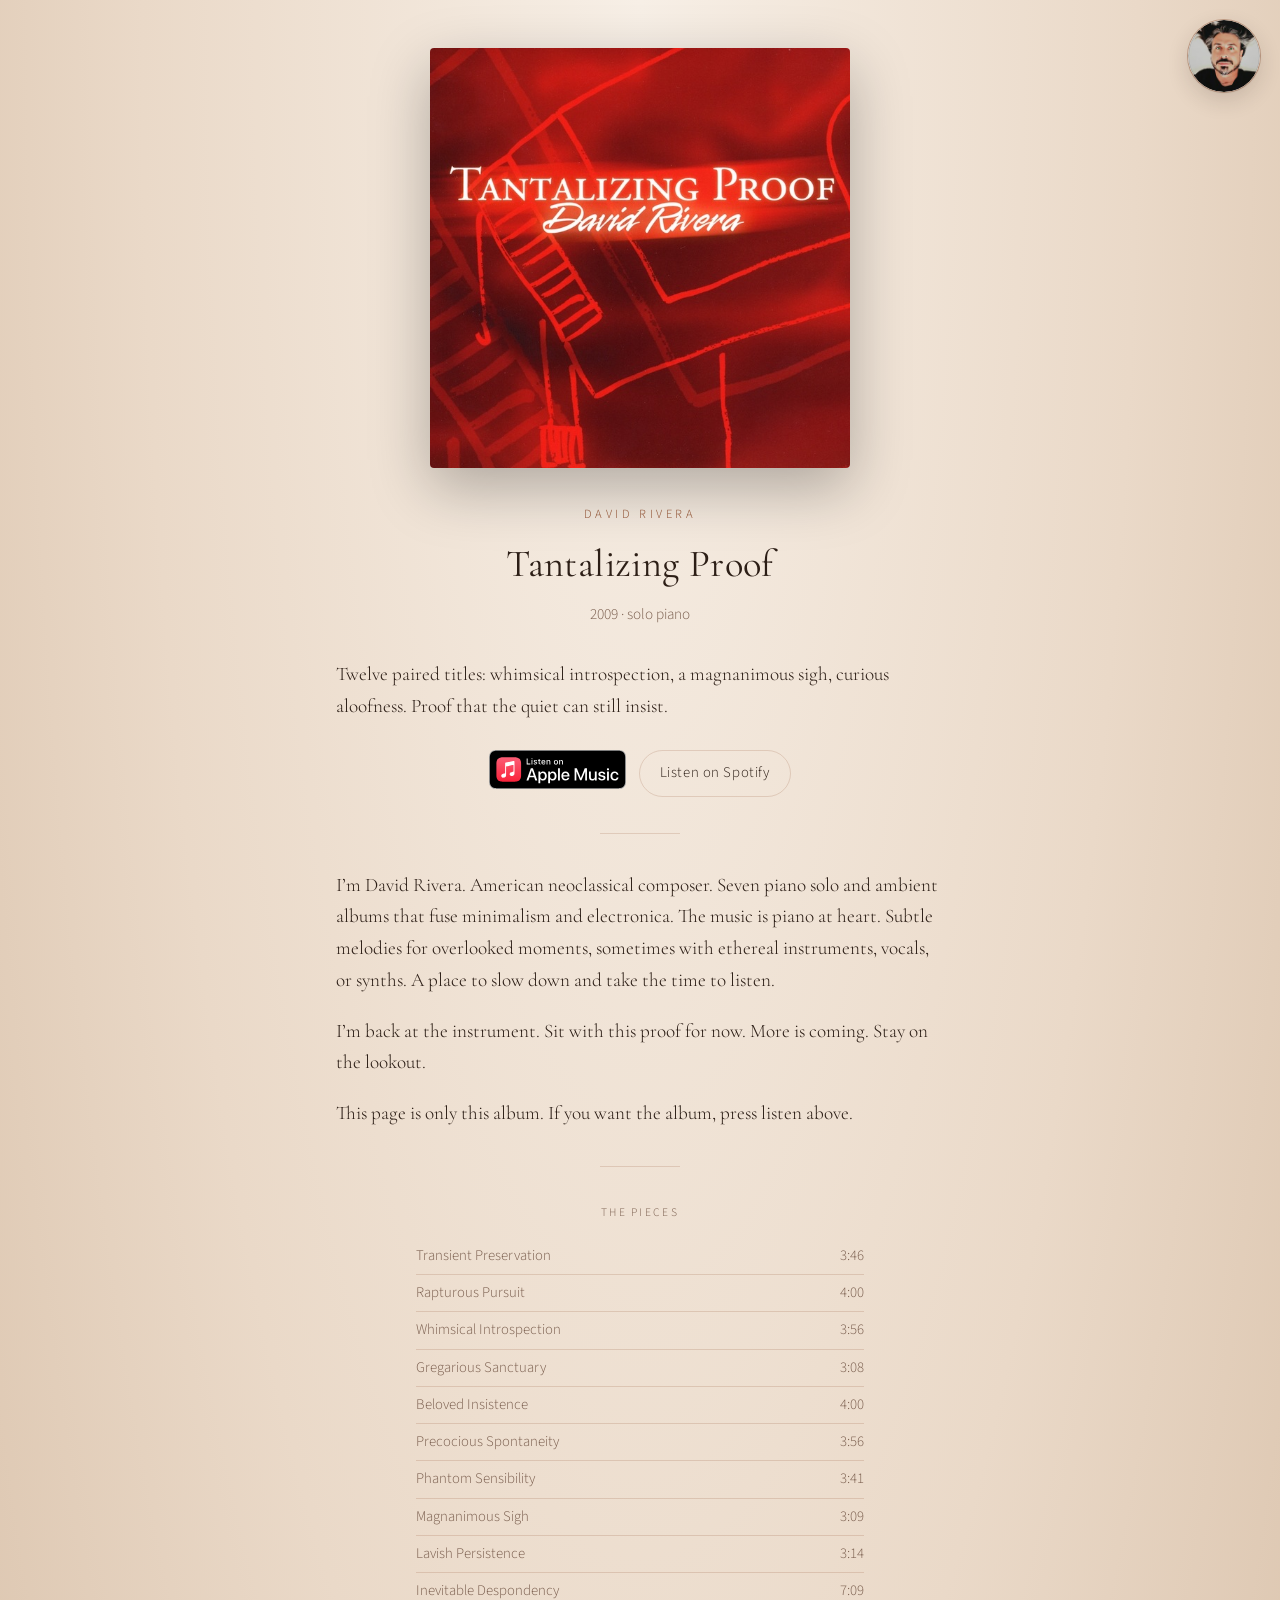
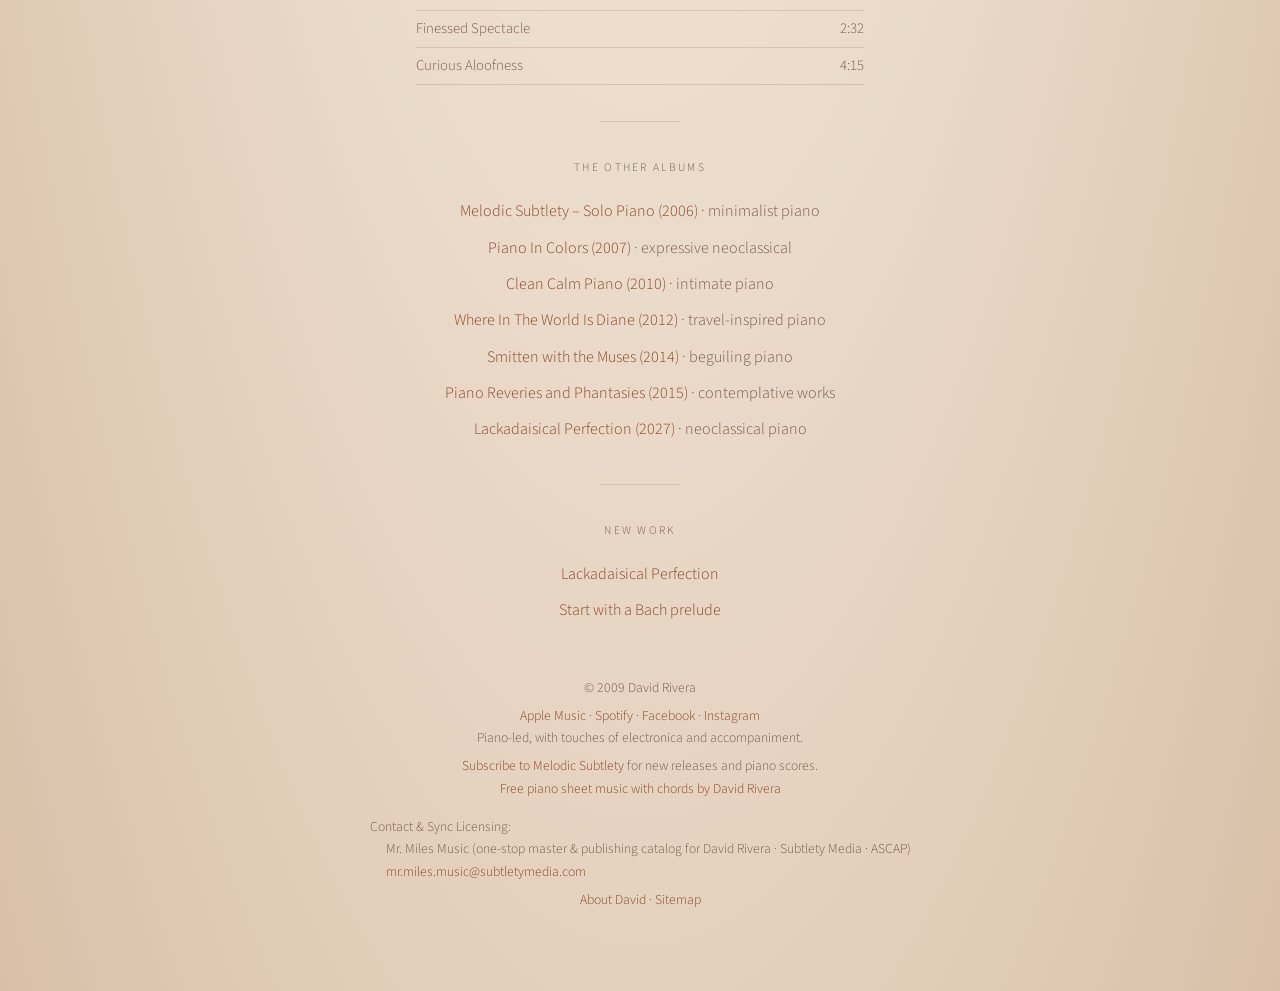
==== index.html @ 2a8b85ec "Site icon: red piano (Faithful) favicon set" ====
<!DOCTYPE html>
<html lang="en">
<head>
<meta charset="utf-8">
<link rel="sitemap" type="application/xml" title="Sitemap" href="/sitemap.xml">
<meta name="google-site-verification" content="h9k-eYtfIqidjJ-wkfMcG42AQ7Kf018tyevWFgK1uyc">
<meta name="viewport" content="width=device-width, initial-scale=1">
<link rel="icon" href="/favicon.ico" sizes="any">
<link rel="icon" href="/favicon.svg" type="image/svg+xml">
<link rel="icon" type="image/png" sizes="32x32" href="/favicon-32.png">
<link rel="apple-touch-icon" href="/apple-touch-icon.png">
<title>Piano Pieces for a Long Drive | Tantalizing Proof</title>
<meta name="description" content="Piano pieces for a long drive, walking the dog, cooking, or late-night writing. Twelve solo pieces, including Rapturous Pursuit and Curious Aloofness. Stream the album.">
<link rel="canonical" href="https://tantalizingproof.com/">
<meta property="og:type" content="music.album">
<meta property="og:site_name" content="David Rivera">
<meta property="og:title" content="Piano Pieces for a Long Drive | Tantalizing Proof">
<meta property="og:description" content="Piano pieces for a long drive, walking the dog, cooking, or late-night writing. Twelve solo pieces. Stream the album.">
<meta property="og:url" content="https://tantalizingproof.com/">
<meta property="og:image" content="https://tantalizingproof.com/assets/tantalizing-proof-cover.jpg">
<meta property="og:image:width" content="600">
<meta property="og:image:height" content="600">
<meta property="og:image:alt" content="Cover of Tantalizing Proof by David Rivera: a piano drawn in red light">
<meta property="music:musician" content="https://open.spotify.com/artist/5qoC4NXvjfV3cylbXALzV3">
<meta name="twitter:card" content="summary_large_image">
<meta name="twitter:title" content="Piano Pieces for a Long Drive | Tantalizing Proof">
<meta name="twitter:description" content="Piano pieces for a long drive, walking the dog, cooking, or late-night writing. Twelve solo pieces. Stream the album.">
<meta name="twitter:image" content="https://tantalizingproof.com/assets/tantalizing-proof-cover.jpg">
<meta name="twitter:image:alt" content="Cover of Tantalizing Proof by David Rivera: a piano drawn in red light">
<script type="application/ld+json">
{
  "@context": "https://schema.org",
  "@graph": [
    {
      "@type": "Person",
      "@id": "https://lackadaisicalperfection.com/about/#david-rivera",
      "name": "David Rivera",
      "jobTitle": "American composer",
      "description": "David Rivera is an American composer of piano-led instrumental music. He plays and samples every instrument on his recordings himself. He is a member of ASCAP.",
      "url": "https://lackadaisicalperfection.com/about/",
      "nationality": {
        "@type": "Country",
        "name": "United States"
      },
      "memberOf": {
        "@type": "Organization",
        "name": "ASCAP",
        "url": "https://www.ascap.com/"
      },
      "affiliation": {
        "@id": "https://lackadaisicalperfection.com/about/#subtlety-media"
      },
      "sameAs": [
        "https://open.spotify.com/artist/5qoC4NXvjfV3cylbXALzV3",
        "https://music.apple.com/us/artist/david-rivera/1325691064",
        "https://x.com/melodicsubtlety",
        "https://www.facebook.com/pianoincolors",
        "https://www.instagram.com/pianodavid1492/",
        "https://www.pandora.com/artist/david-rivera/ARXtg47gfjlv3nJ",
        "https://www.youtube.com/channel/UCDqZ1e9Ur4PHynEylN_mJDg"
      ]
    },
    {
      "@type": "Organization",
      "@id": "https://lackadaisicalperfection.com/about/#subtlety-media",
      "name": "Subtlety Media, LLC",
      "url": "https://lackadaisicalperfection.com/about/"
    },
    {
      "@type": "MusicAlbum",
      "name": "Tantalizing Proof",
      "url": "https://tantalizingproof.com/",
      "image": "https://tantalizingproof.com/assets/tantalizing-proof-cover.jpg",
      "byArtist": {
        "@id": "https://lackadaisicalperfection.com/about/#david-rivera"
      },
      "datePublished": "2009",
      "numTracks": 12,
      "genre": [
        "Solo piano",
        "Neoclassical"
      ],
      "sameAs": [
        "https://music.apple.com/us/album/tantalizing-proof/312989854",
        "https://open.spotify.com/album/173uC2kSkK7W2FkgS00CmB"
      ],
      "description": "Twelve paired titles: whimsical introspection, a magnanimous sigh, curious aloofness. Proof that the quiet can still insist.",
      "recordLabel": {
        "@id": "https://lackadaisicalperfection.com/about/#subtlety-media"
      },
      "track": [
        {
          "@type": "MusicRecording",
          "position": 1,
          "name": "Transient Preservation",
          "duration": "PT3M46S"
        },
        {
          "@type": "MusicRecording",
          "position": 2,
          "name": "Rapturous Pursuit",
          "duration": "PT4M0S"
        },
        {
          "@type": "MusicRecording",
          "position": 3,
          "name": "Whimsical Introspection",
          "duration": "PT3M56S"
        },
        {
          "@type": "MusicRecording",
          "position": 4,
          "name": "Gregarious Sanctuary",
          "duration": "PT3M8S"
        },
        {
          "@type": "MusicRecording",
          "position": 5,
          "name": "Beloved Insistence",
          "duration": "PT4M0S"
        },
        {
          "@type": "MusicRecording",
          "position": 6,
          "name": "Precocious Spontaneity",
          "duration": "PT3M56S"
        },
        {
          "@type": "MusicRecording",
          "position": 7,
          "name": "Phantom Sensibility",
          "duration": "PT3M41S"
        },
        {
          "@type": "MusicRecording",
          "position": 8,
          "name": "Magnanimous Sigh",
          "duration": "PT3M9S"
        },
        {
          "@type": "MusicRecording",
          "position": 9,
          "name": "Lavish Persistence",
          "duration": "PT3M14S"
        },
        {
          "@type": "MusicRecording",
          "position": 10,
          "name": "Inevitable Despondency",
          "duration": "PT7M9S"
        },
        {
          "@type": "MusicRecording",
          "position": 11,
          "name": "Finessed Spectacle",
          "duration": "PT2M32S"
        },
        {
          "@type": "MusicRecording",
          "position": 12,
          "name": "Curious Aloofness",
          "duration": "PT4M15S"
        }
      ],
      "publisher": {
        "@id": "https://lackadaisicalperfection.com/about/#subtlety-media"
      }
    }
  ]
}
</script>
<link rel="preconnect" href="https://fonts.googleapis.com">
<link rel="preconnect" href="https://fonts.gstatic.com" crossorigin>
<link href="https://fonts.googleapis.com/css2?family=Cormorant+Garamond:ital,wght@0,400;0,500;1,400&family=Source+Sans+3:wght@300;400;500&display=swap" rel="stylesheet">
<style>
  :root {
    --bg1: #f7efe6;
    --bg2: #ead9c8;
    --bg3: #d8c0a8;
    --ink: #2c1e16;
    --mute: #7a5e4e;
    --glow: #8b4a2a;
    --line: rgba(139,74,42,0.18);
  }
  * { box-sizing: border-box; }
  html, body { margin: 0; padding: 0; }
  body {
    background: radial-gradient(ellipse at 50% 0%, var(--bg1) 0%, var(--bg2) 55%, var(--bg3) 100%);
    color: var(--ink);
    font-family: "Source Sans 3", sans-serif;
    font-weight: 300;
    line-height: 1.65;
    min-height: 100vh;
  }
  main { max-width: 720px; margin: 0 auto; padding: 48px 24px 80px; }
  .cover {
    display: block; width: min(420px, 100%); margin: 0 auto 36px;
    border-radius: 4px; box-shadow: 0 20px 60px rgba(0,0,0,0.28);
  }
  h1 {
    font-family: "Cormorant Garamond", serif; font-weight: 400;
    font-size: clamp(1.8rem, 4vw, 2.4rem); text-align: center;
    margin: 0 0 6px; letter-spacing: 0.01em;
  }
  .byline {
    text-align: center; letter-spacing: 0.28em; text-transform: uppercase;
    font-size: 0.78rem; color: var(--glow); margin: 0 0 8px;
  }
  .year { text-align: center; color: var(--mute); font-size: 0.95rem; margin: 0 0 32px; }
  .album-note, .from-david {
    font-family: "Cormorant Garamond", serif; font-size: 1.2rem;
    max-width: 38rem; margin: 0 auto 28px;
  }
  .from-david p { margin: 0 0 1em; }
  .from-david p:last-child { margin-bottom: 0; }
  .rule { border: 0; border-top: 1px solid var(--line); width: 80px; margin: 36px auto; }
  .actions { display: flex; flex-wrap: wrap; gap: 12px; justify-content: center; margin: 8px 0 36px; }
  .apple-badge { display: inline-block; line-height: 0; }
  .apple-badge img { height: 40px; width: auto; vertical-align: middle; }
  .btn {
    display: inline-block; padding: 10px 20px; border: 1px solid var(--line);
    border-radius: 999px; color: var(--ink); text-decoration: none;
    letter-spacing: 0.04em; font-size: 0.92rem;
  }
  .btn:hover { border-color: var(--glow); }
  .tracks {
    list-style: none; padding: 0; margin: 0 auto; max-width: 28rem;
    color: var(--mute); font-size: 0.92rem;
  }
  .tracks li {
    display: flex; justify-content: space-between; gap: 16px;
    padding: 6px 0; border-bottom: 1px solid var(--line);
  }
  .label {
    text-align: center; letter-spacing: 0.2em; text-transform: uppercase;
    font-size: 0.72rem; color: var(--mute); margin: 0 0 16px;
  }
  footer { text-align: center; color: var(--mute); font-size: 0.85rem; margin-top: 48px; }
  footer p { margin: 0; }
  footer a { color: var(--glow); text-decoration: none; }
  .footer-stores,
  .footer-subscribe { margin-top: 0.35rem; }
  .footer-contact {
    display: inline-block;
    text-align: left;
    margin-top: 1rem;
  }
  .footer-contact p { margin: 0; }
  .footer-contact-line { padding-left: 1rem; }
  .catalog { list-style: none; padding: 0; margin: 0 auto 8px; max-width: 28rem; text-align: center; }
  .catalog li { padding: 5px 0; }
  .catalog a { color: var(--glow); text-decoration: none; }
  .catalog a:hover { text-decoration: underline; }
  .catalog .desc { color: var(--mute); }
  .new-work a { color: var(--glow); text-decoration: none; }
  .new-work a:hover { text-decoration: underline; }
</style>
<link rel="stylesheet" href="/assets/site-nav.css">
<script src="/assets/site-nav.js" defer></script>
</head>
<body>
<a class="skip-link" href="#content">Skip to content</a>
<main id="content">
  <img class="cover" src="assets/tantalizing-proof-cover.jpg" alt="Cover of Tantalizing Proof by David Rivera: a piano drawn in red light">
  <p class="byline">David Rivera</p>
  <h1>Tantalizing Proof</h1>
  <p class="year">2009 · solo piano</p>
  <p class="album-note">Twelve paired titles: whimsical introspection, a magnanimous sigh, curious aloofness. Proof that the quiet can still insist.</p>
  <div class="actions">
    <a class="apple-badge" href="https://music.apple.com/us/album/tantalizing-proof/312989854?ls=1" target="_blank" rel="noopener"><img src="listen-on-apple-music.svg" alt="Listen on Apple Music" height="40"></a>
    <a class="btn" href="https://open.spotify.com/album/173uC2kSkK7W2FkgS00CmB" target="_blank" rel="noopener">Listen on Spotify</a>
  </div>
  <hr class="rule">
  <div class="from-david">
    <p>I’m David Rivera. American neoclassical composer. Seven piano solo and ambient albums that fuse minimalism and electronica. The music is piano at heart. Subtle melodies for overlooked moments, sometimes with ethereal instruments, vocals, or synths. A place to slow down and take the time to listen.</p>
    <p>I’m back at the instrument. Sit with this proof for now. More is coming. Stay on the lookout.</p>
    <p>This page is only this album. If you want the album, press listen above.</p>
  </div>
  <hr class="rule">

  <p class="label">The pieces</p>
  <ol class="tracks">
    <li><span>Transient Preservation</span><span>3:46</span></li>
    <li><span>Rapturous Pursuit</span><span>4:00</span></li>
    <li><span>Whimsical Introspection</span><span>3:56</span></li>
    <li><span>Gregarious Sanctuary</span><span>3:08</span></li>
    <li><span>Beloved Insistence</span><span>4:00</span></li>
    <li><span>Precocious Spontaneity</span><span>3:56</span></li>
    <li><span>Phantom Sensibility</span><span>3:41</span></li>
    <li><span>Magnanimous Sigh</span><span>3:09</span></li>
    <li><span>Lavish Persistence</span><span>3:14</span></li>
    <li><span>Inevitable Despondency</span><span>7:09</span></li>
    <li><span>Finessed Spectacle</span><span>2:32</span></li>
    <li><span>Curious Aloofness</span><span>4:15</span></li>
  </ol>
  <hr class="rule">
  <p class="label">The other albums</p>
  <ul class="catalog">
    <li><a href="https://melodicsubtlety.com/">Melodic Subtlety – Solo Piano (2006)</a><span class="desc"> · minimalist piano</span></li>
    <li><a href="https://pianoincolors.com/">Piano In Colors (2007)</a><span class="desc"> · expressive neoclassical</span></li>
    <li><a href="https://cleancalmpiano.com/">Clean Calm Piano (2010)</a><span class="desc"> · intimate piano</span></li>
    <li><a href="https://whereintheworldisdiane.com/">Where In The World Is Diane (2012)</a><span class="desc"> · travel-inspired piano</span></li>
    <li><a href="https://smittenwiththemuses.com/">Smitten with the Muses (2014)</a><span class="desc"> · beguiling piano</span></li>
    <li><a href="https://pianoreveries.com/">Piano Reveries and Phantasies (2015)</a><span class="desc"> · contemplative works</span></li>
    <li><a href="https://lackadaisicalperfection.com/">Lackadaisical Perfection (2027)</a><span class="desc"> · neoclassical piano</span></li>
  </ul>

  <hr class="rule">
  <p class="label">New work</p>
  <ul class="catalog new-work" style="margin:0 auto 24px;">
    <li><a href="https://lackadaisicalperfection.com">Lackadaisical Perfection</a></li>
    <li><a href="https://soundcloud.com/davidtwopointoh/bach_prelude_iv_cinematic_remi" target="_blank" rel="noopener">Start with a Bach prelude</a></li>
  </ul>

  <footer>
    <p>© 2009 David Rivera</p>
    <p class="footer-stores">
      <a href="https://music.apple.com/us/artist/david-rivera/1325691064?ls=1" target="_blank" rel="noopener">Apple Music</a>
      ·
      <a href="https://open.spotify.com/artist/5qoC4NXvjfV3cylbXALzV3" target="_blank" rel="noopener">Spotify</a>
      ·
      <a href="https://www.facebook.com/pianoincolors" target="_blank" rel="noopener" aria-label="David and his Piano on Facebook">Facebook</a>
      ·
      <a href="https://www.instagram.com/pianodavid1492/" target="_blank" rel="noopener" aria-label="pianodavid1492 on Instagram">Instagram</a><br>
    Piano-led, with touches of electronica and accompaniment.
    </p>
    <p class="footer-subscribe">
      <a href="https://lackadaisicalperfection.com/subscribe/">Subscribe to Melodic Subtlety</a> for new releases and piano scores.
      <br>
      <a href="https://lackadaisicalperfection.com/scores/">Free piano sheet music with chords by David Rivera</a>
    </p>
    <div class="footer-contact">
      <p>Contact &amp; Sync Licensing:</p>
      <p class="footer-contact-line">Mr. Miles Music (one-stop master &amp; publishing catalog for David Rivera · Subtlety Media · ASCAP)</p>
      <p class="footer-contact-line"><a href="mailto:mr.miles.music@subtletymedia.com">mr.miles.music@subtletymedia.com</a></p>
    </div>
    <p class="footer-stores"><a href="https://lackadaisicalperfection.com/about/">About David</a> · <a href="/sitemap.xml">Sitemap</a></p>
  </footer>
</main>
<!-- GoatCounter: privacy-friendly page view + score-download counts (no cookies). -->
<script>window.goatcounter = {path: function(p) { return location.host + p }}</script>
<script data-goatcounter="https://subtletymedia.goatcounter.com/count" async src="https://gc.zgo.at/count.js"></script>
</body>
</html>
---- assets/site-nav.css ----
/* Photo button and page menu. Colors follow this album: warm paper, brown ink, terracotta. */
:root {
  --nav-ink: #2c1e16;
  --nav-glow: #8b4a2a;
  --nav-paper: rgba(247, 239, 230, 0.96);
  --nav-line: rgba(139, 74, 42, 0.28);
  --nav-size: 72px;
  --nav-inset: 20px;
}

.nav-toggle {
  position: fixed;
  z-index: 40;
  top: max(var(--nav-inset), env(safe-area-inset-top, 0px));
  right: max(var(--nav-inset), env(safe-area-inset-right, 0px));
  width: var(--nav-size);
  height: var(--nav-size);
  margin: 0;
  padding: 0;
  border: 0;
  border-radius: 50%;
  background: #f7efe6;
  cursor: pointer;
  overflow: hidden;
  -webkit-tap-highlight-color: transparent;
  touch-action: manipulation;
  box-shadow:
    0 8px 22px rgba(44, 30, 22, 0.16),
    0 1px 3px rgba(44, 30, 22, 0.08),
    0 0 0 1px rgba(139, 74, 42, 0.38);
}

.nav-toggle img {
  display: block;
  width: 100%;
  height: 100%;
  object-fit: cover;
  border-radius: 50%;
}

.nav-toggle::after {
  content: "";
  position: absolute;
  inset: 0;
  border-radius: 50%;
  pointer-events: none;
  box-shadow: inset 0 0 0 1px rgba(44, 30, 22, 0.12);
}

.nav-toggle:hover {
  box-shadow:
    0 10px 26px rgba(44, 30, 22, 0.2),
    0 1px 3px rgba(44, 30, 22, 0.08),
    0 0 0 1px rgba(139, 74, 42, 0.62);
}

.nav-toggle[aria-expanded="true"] {
  box-shadow:
    0 8px 22px rgba(44, 30, 22, 0.16),
    0 1px 3px rgba(44, 30, 22, 0.08),
    0 0 0 1px rgba(139, 74, 42, 0.78);
}

.nav-toggle:focus {
  outline: none;
}

.nav-toggle:focus-visible {
  outline: 2px solid var(--nav-glow);
  outline-offset: 4px;
}

.site-menu {
  position: fixed;
  z-index: 39;
  top: calc(max(var(--nav-inset), env(safe-area-inset-top, 0px)) + var(--nav-size) + 12px);
  right: max(var(--nav-inset), env(safe-area-inset-right, 0px));
  width: min(16.75rem, calc(100vw - 28px - env(safe-area-inset-left, 0px) - env(safe-area-inset-right, 0px)));
  min-width: 0;
  max-width: min(16.75rem, calc(100vw - 28px - env(safe-area-inset-left, 0px) - env(safe-area-inset-right, 0px)));
  max-height: calc(100vh - var(--nav-size) - var(--nav-inset) - 36px);
  max-height: calc(100dvh - var(--nav-size) - var(--nav-inset) - 36px - env(safe-area-inset-bottom, 0px));
  margin: 0;
  padding: 0;
  overflow: auto;
  overscroll-behavior: contain;
  background: var(--nav-paper);
  border: 1px solid var(--nav-line);
  border-radius: 10px;
  box-shadow:
    0 16px 40px rgba(44, 30, 22, 0.12),
    inset 0 1px 0 rgba(255, 250, 244, 0.7);
  backdrop-filter: blur(10px);
  -webkit-backdrop-filter: blur(10px);
  opacity: 0;
  transform: translateY(-6px);
  transition: opacity 0.28s ease, transform 0.28s ease;
}

.site-menu ul {
  list-style: none;
  margin: 0;
  padding: 0.45rem 0;
}

.site-menu.is-open {
  opacity: 1;
  transform: translateY(0);
}

.site-menu a {
  display: block;
  padding: 0.72rem 1.35rem;
  color: var(--nav-ink);
  font-family: "Cormorant Garamond", "Palatino Linotype", Palatino, Georgia, serif;
  font-size: 1.4rem;
  font-weight: 400;
  letter-spacing: 0.01em;
  line-height: 1.25;
  text-decoration: none;
}

.site-menu a:hover {
  color: var(--nav-glow);
  background: rgba(139, 74, 42, 0.06);
}

.site-menu a:focus {
  outline: none;
}

.site-menu a:focus-visible {
  outline: 2px solid var(--nav-glow);
  outline-offset: -3px;
  color: var(--nav-glow);
}

.menu-albums {
  border-top: 1px solid var(--nav-line);
  padding-bottom: 0.35rem;
}

.menu-albums-label {
  margin: 0.75rem 0.9rem 0.2rem;
  font-family: "Source Sans 3", sans-serif;
  font-size: 0.68rem;
  font-weight: 400;
  letter-spacing: 0.2em;
  text-transform: uppercase;
  color: #7a5e4e;
}

.site-menu .album-list {
  list-style: none;
  margin: 0;
  padding: 0.1rem 0 0.3rem;
}

.site-menu .album-list a,
.album-current {
  display: flex;
  align-items: center;
  gap: 0.65rem;
  min-width: 0;
  padding: 0.38rem 0.9rem;
  color: var(--nav-ink);
  font-size: 1rem;
  line-height: 1.15;
  text-decoration: none;
}

.site-menu .album-list img,
.album-current img {
  width: 48px;
  height: 48px;
  flex: none;
  object-fit: cover;
  border-radius: 3px;
  background: #ead9c8;
  box-shadow: inset 0 0 0 1px rgba(44, 30, 22, 0.12);
}

.album-copy {
  display: flex;
  flex-direction: column;
  min-width: 0;
}

.album-title {
  min-width: 0;
  font-family: "Cormorant Garamond", "Palatino Linotype", Palatino, Georgia, serif;
  font-size: 1.15rem;
  font-weight: 400;
  letter-spacing: 0.01em;
  line-height: 1.15;
}

.site-menu .album-list a:hover {
  color: var(--nav-glow);
  background: rgba(139, 74, 42, 0.06);
}

.album-current {
  color: #7a5e4e;
  cursor: default;
}

.album-current .album-title,
.album-here {
  color: #7a5e4e;
}

.album-current img {
  opacity: 0.72;
}

.album-here {
  display: block;
  margin-top: 0.12rem;
  font-family: "Source Sans 3", sans-serif;
  font-size: 0.72rem;
  font-weight: 400;
  letter-spacing: 0.02em;
  line-height: 1.2;
}

@media (max-width: 760px) {
  :root {
    --nav-size: 64px;
    --nav-inset: 14px;
  }

  body > main {
    padding-top: calc(var(--nav-size) + var(--nav-inset) + 18px);
  }

  .site-menu .album-list {
    display: grid;
    grid-template-columns: 1fr 1fr;
    gap: 0.85rem 0.45rem;
    padding: 0.35rem 0.75rem 0.7rem;
  }

  .site-menu .album-list a,
  .album-current {
    flex-direction: column;
    align-items: center;
    justify-content: flex-start;
    gap: 0.4rem;
    padding: 0;
    text-align: center;
  }

  .site-menu .album-list a:hover {
    background: transparent;
  }

  .album-copy {
    align-items: center;
  }

  .album-title {
    font-size: 1.05rem;
  }
}

@media (prefers-reduced-motion: reduce) {
  .site-menu {
    transform: none;
    transition: none;
  }
}

/* Off-screen until focused, then fixed, so it never shifts the cover. */
.skip-link {
  position: absolute;
  width: 1px;
  height: 1px;
  padding: 0;
  margin: -1px;
  overflow: hidden;
  clip: rect(0, 0, 0, 0);
  white-space: nowrap;
  border: 0;
}
.skip-link:focus {
  position: fixed;
  z-index: 50;
  top: 12px;
  left: 12px;
  width: auto;
  height: auto;
  margin: 0;
  padding: 0.55rem 0.9rem;
  overflow: visible;
  clip: auto;
  background: var(--nav-glow);
  color: var(--nav-paper, #fff);
  font-family: "Source Sans 3", sans-serif;
  font-size: 0.95rem;
  font-weight: 500;
  line-height: 1.2;
  text-decoration: none;
  border-radius: 4px;
}
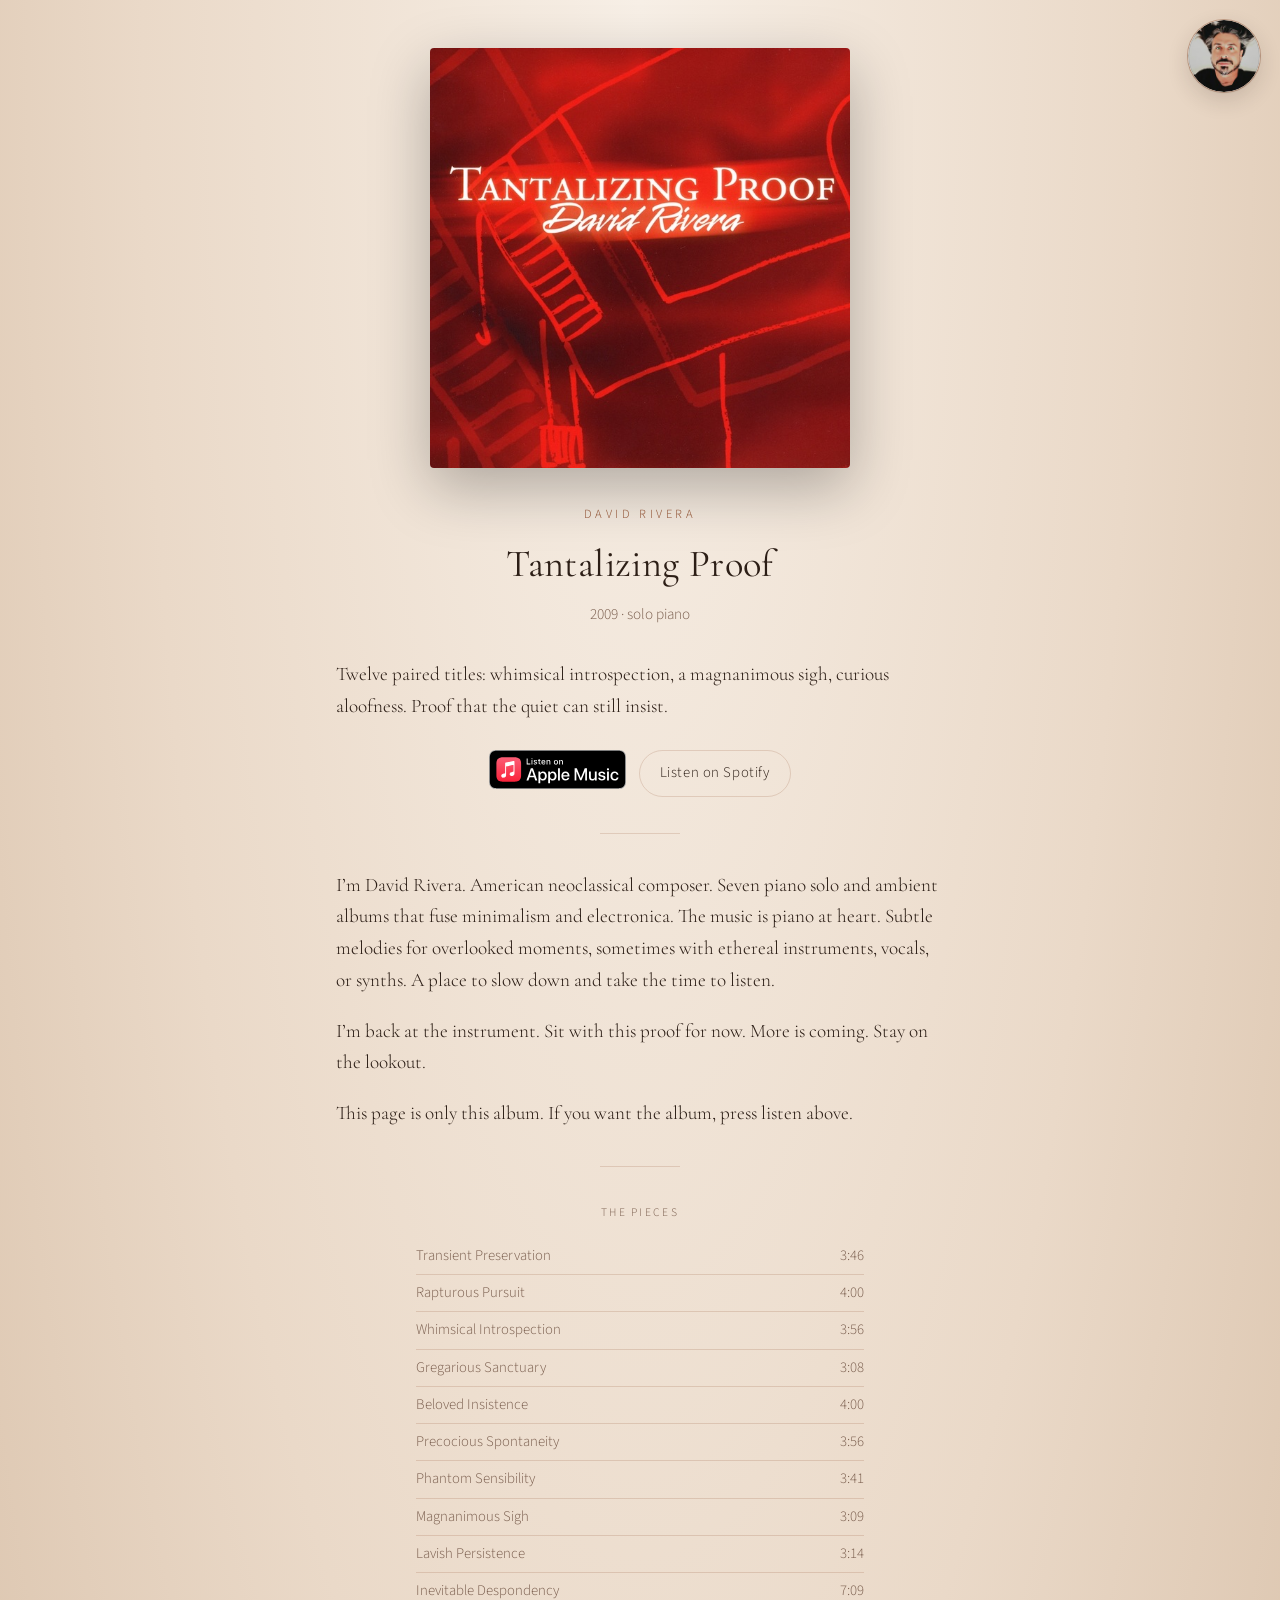
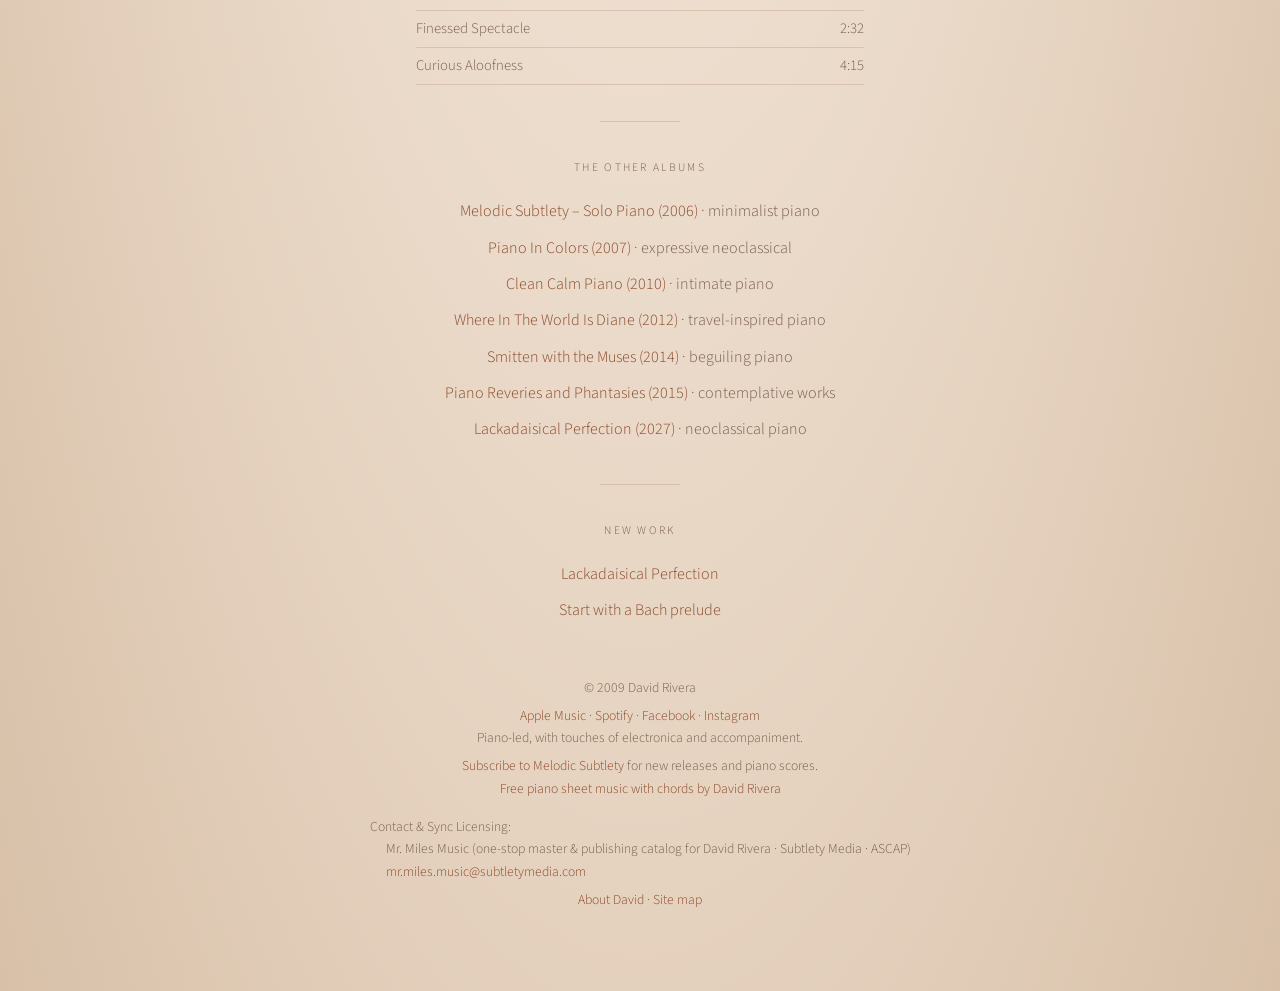
==== commit d4a2cbe5: "Readable Site map page; footer link points to it instead of raw XML" ====
--- a/index.html
+++ b/index.html
@@ -334,7 +334,7 @@
       <p class="footer-contact-line">Mr. Miles Music (one-stop master &amp; publishing catalog for David Rivera · Subtlety Media · ASCAP)</p>
       <p class="footer-contact-line"><a href="mailto:mr.miles.music@subtletymedia.com">mr.miles.music@subtletymedia.com</a></p>
     </div>
-    <p class="footer-stores"><a href="https://lackadaisicalperfection.com/about/">About David</a> · <a href="/sitemap.xml">Sitemap</a></p>
+    <p class="footer-stores"><a href="https://lackadaisicalperfection.com/about/">About David</a> · <a href="/sitemap/">Site map</a></p>
   </footer>
 </main>
 <!-- GoatCounter: privacy-friendly page view + score-download counts (no cookies). -->
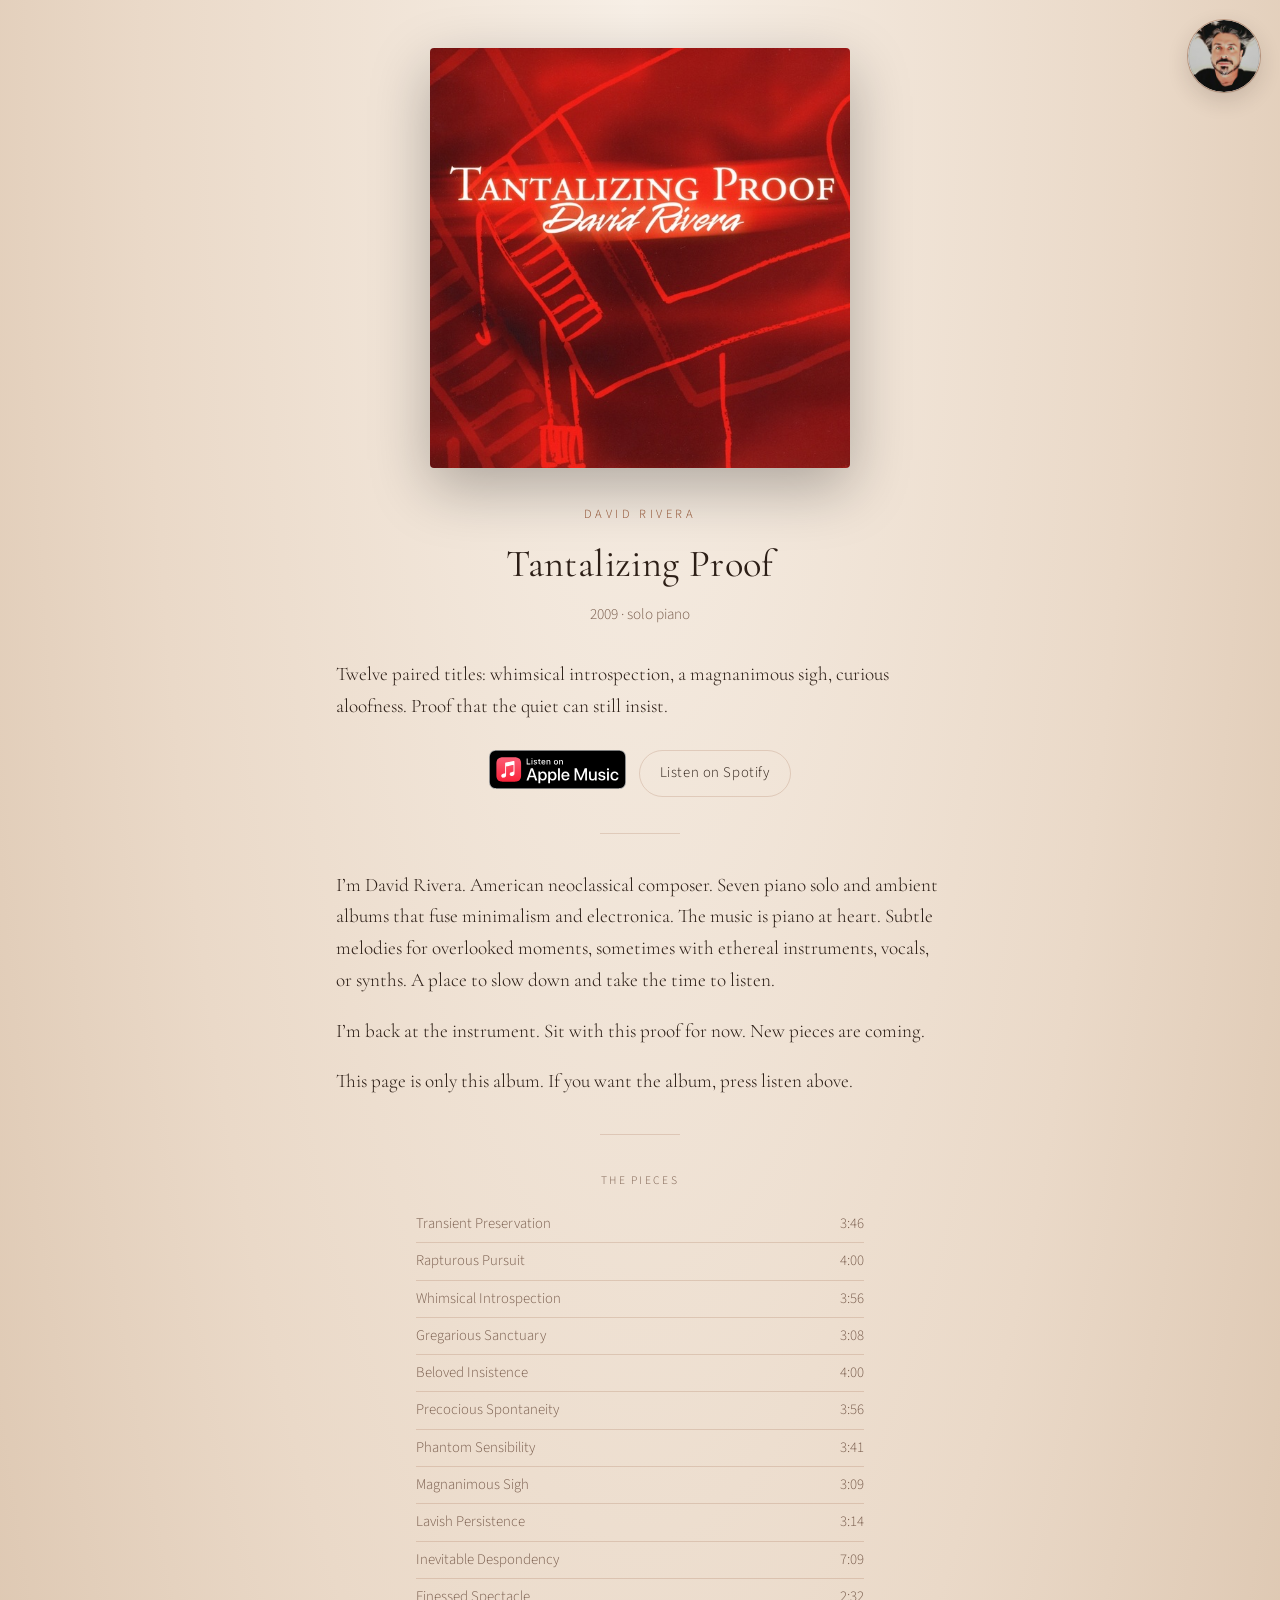
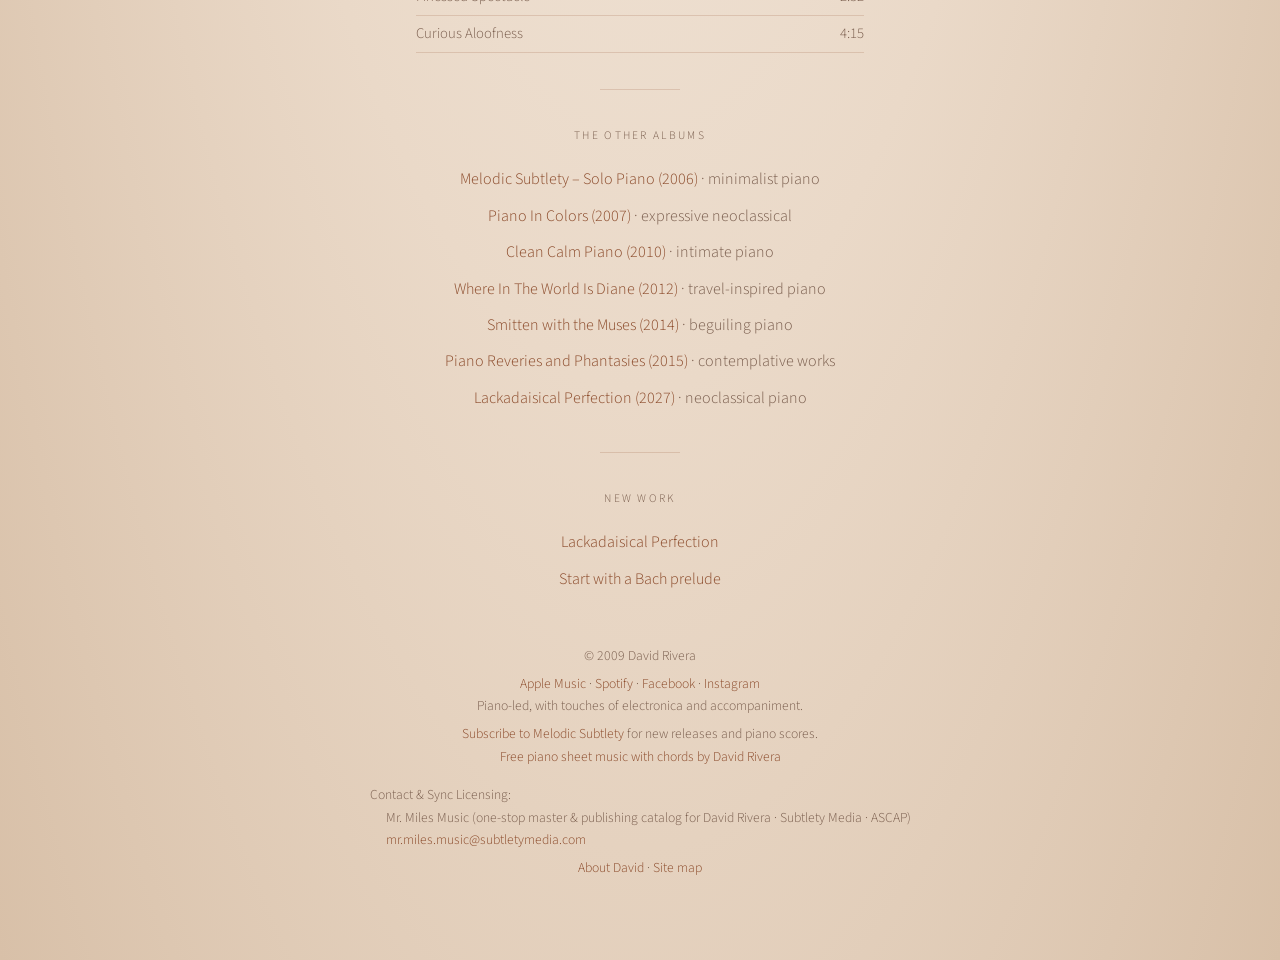
==== commit cf7130b3: "Homepage: say 'New pieces are coming.'" ====
--- a/index.html
+++ b/index.html
@@ -257,6 +257,23 @@
 </style>
 <link rel="stylesheet" href="/assets/site-nav.css">
 <script src="/assets/site-nav.js" defer></script>
+<!-- Meta Pixel Code -->
+<script>
+!function(f,b,e,v,n,t,s)
+{if(f.fbq)return;n=f.fbq=function(){n.callMethod?
+n.callMethod.apply(n,arguments):n.queue.push(arguments)};
+if(!f._fbq)f._fbq=n;n.push=n;n.loaded=!0;n.version='2.0';
+n.queue=[];t=b.createElement(e);t.async=!0;
+t.src=v;s=b.getElementsByTagName(e)[0];
+s.parentNode.insertBefore(t,s)}(window, document,'script',
+'https://connect.facebook.net/en_US/fbevents.js');
+fbq('init', '257777058255900');
+fbq('track', 'PageView');
+</script>
+<noscript><img height="1" width="1" alt="" style="display:none"
+src="https://www.facebook.com/tr?id=257777058255900&ev=PageView&noscript=1"
+/></noscript>
+<!-- End Meta Pixel Code -->
 </head>
 <body>
 <a class="skip-link" href="#content">Skip to content</a>
@@ -273,7 +290,7 @@
   <hr class="rule">
   <div class="from-david">
     <p>I’m David Rivera. American neoclassical composer. Seven piano solo and ambient albums that fuse minimalism and electronica. The music is piano at heart. Subtle melodies for overlooked moments, sometimes with ethereal instruments, vocals, or synths. A place to slow down and take the time to listen.</p>
-    <p>I’m back at the instrument. Sit with this proof for now. More is coming. Stay on the lookout.</p>
+    <p>I’m back at the instrument. Sit with this proof for now. New pieces are coming.</p>
     <p>This page is only this album. If you want the album, press listen above.</p>
   </div>
   <hr class="rule">
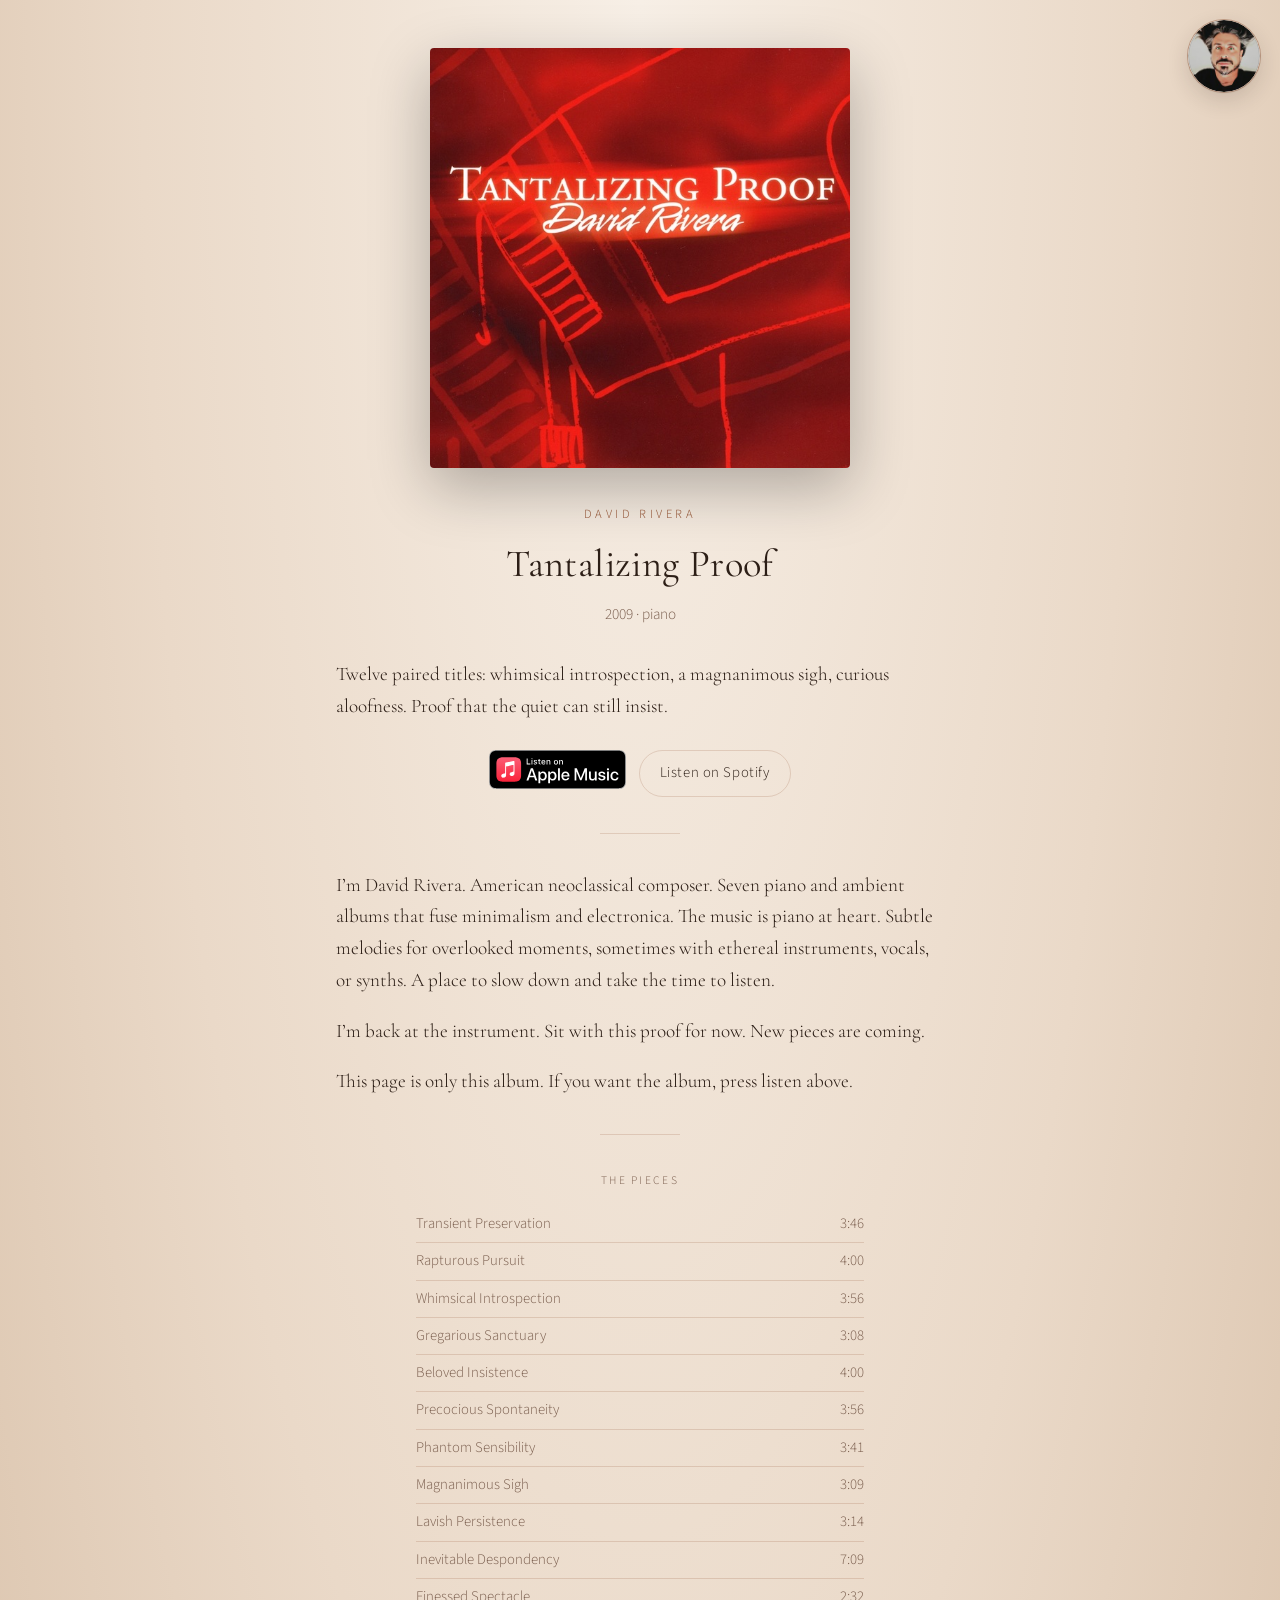
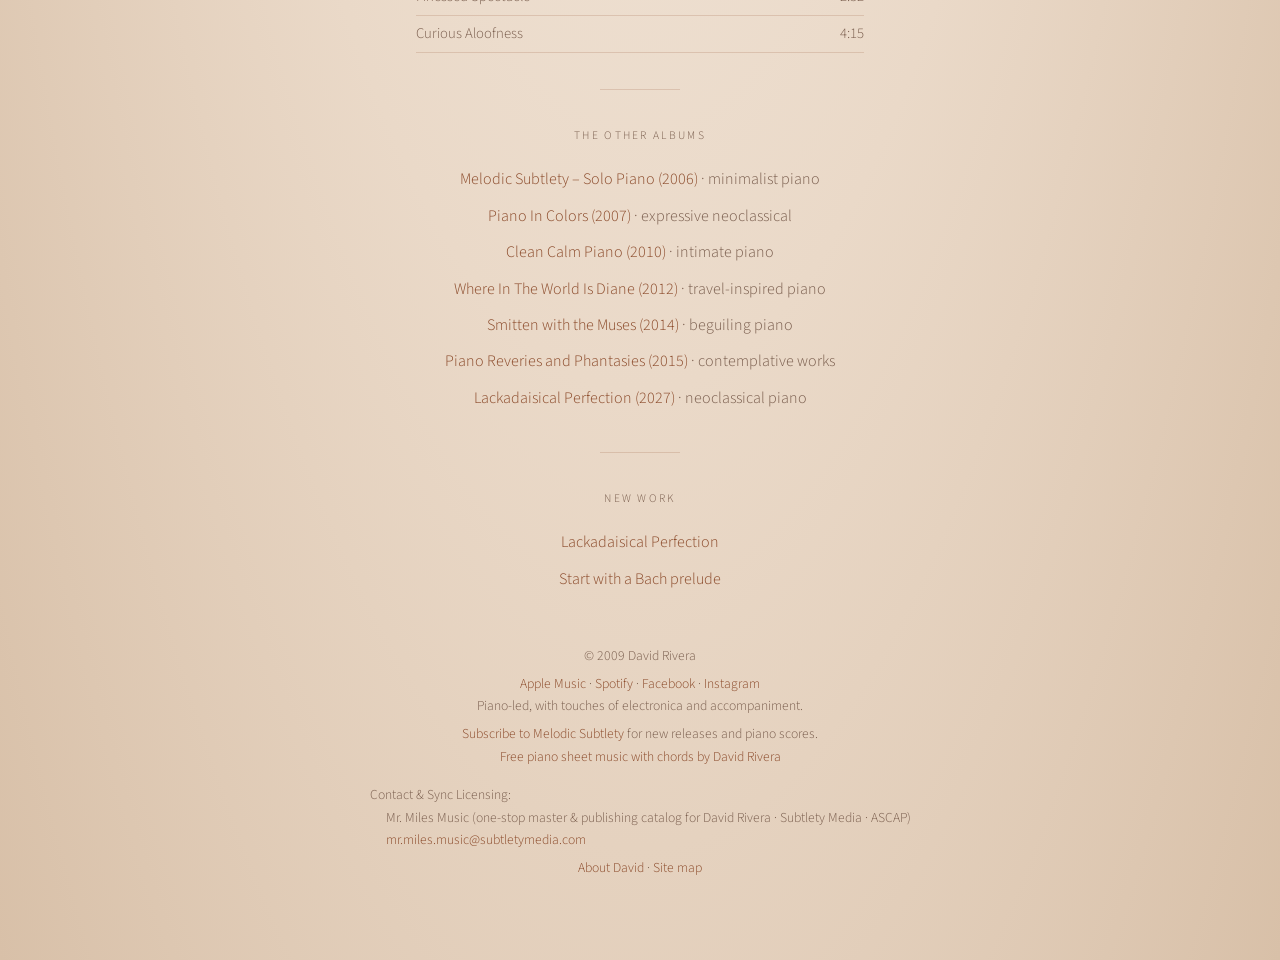
==== commit 964f1efd: "Replace 'solo' with 'piano'/'piano score' wording (keep album title and PDF filenames)" ====
--- a/index.html
+++ b/index.html
@@ -10,12 +10,12 @@
 <link rel="icon" type="image/png" sizes="32x32" href="/favicon-32.png">
 <link rel="apple-touch-icon" href="/apple-touch-icon.png">
 <title>Piano Pieces for a Long Drive | Tantalizing Proof</title>
-<meta name="description" content="Piano pieces for a long drive, walking the dog, cooking, or late-night writing. Twelve solo pieces, including Rapturous Pursuit and Curious Aloofness. Stream the album.">
+<meta name="description" content="Piano pieces for a long drive, walking the dog, cooking, or late-night writing. Twelve piano pieces, including Rapturous Pursuit and Curious Aloofness. Stream the album.">
 <link rel="canonical" href="https://tantalizingproof.com/">
 <meta property="og:type" content="music.album">
 <meta property="og:site_name" content="David Rivera">
 <meta property="og:title" content="Piano Pieces for a Long Drive | Tantalizing Proof">
-<meta property="og:description" content="Piano pieces for a long drive, walking the dog, cooking, or late-night writing. Twelve solo pieces. Stream the album.">
+<meta property="og:description" content="Piano pieces for a long drive, walking the dog, cooking, or late-night writing. Twelve piano pieces. Stream the album.">
 <meta property="og:url" content="https://tantalizingproof.com/">
 <meta property="og:image" content="https://tantalizingproof.com/assets/tantalizing-proof-cover.jpg">
 <meta property="og:image:width" content="600">
@@ -24,7 +24,7 @@
 <meta property="music:musician" content="https://open.spotify.com/artist/5qoC4NXvjfV3cylbXALzV3">
 <meta name="twitter:card" content="summary_large_image">
 <meta name="twitter:title" content="Piano Pieces for a Long Drive | Tantalizing Proof">
-<meta name="twitter:description" content="Piano pieces for a long drive, walking the dog, cooking, or late-night writing. Twelve solo pieces. Stream the album.">
+<meta name="twitter:description" content="Piano pieces for a long drive, walking the dog, cooking, or late-night writing. Twelve piano pieces. Stream the album.">
 <meta name="twitter:image" content="https://tantalizingproof.com/assets/tantalizing-proof-cover.jpg">
 <meta name="twitter:image:alt" content="Cover of Tantalizing Proof by David Rivera: a piano drawn in red light">
 <script type="application/ld+json">
@@ -77,7 +77,7 @@
       "datePublished": "2009",
       "numTracks": 12,
       "genre": [
-        "Solo piano",
+        "Piano",
         "Neoclassical"
       ],
       "sameAs": [
@@ -281,7 +281,7 @@
   <img class="cover" src="assets/tantalizing-proof-cover.jpg" alt="Cover of Tantalizing Proof by David Rivera: a piano drawn in red light">
   <p class="byline">David Rivera</p>
   <h1>Tantalizing Proof</h1>
-  <p class="year">2009 · solo piano</p>
+  <p class="year">2009 · piano</p>
   <p class="album-note">Twelve paired titles: whimsical introspection, a magnanimous sigh, curious aloofness. Proof that the quiet can still insist.</p>
   <div class="actions">
     <a class="apple-badge" href="https://music.apple.com/us/album/tantalizing-proof/312989854?ls=1" target="_blank" rel="noopener"><img src="listen-on-apple-music.svg" alt="Listen on Apple Music" height="40"></a>
@@ -289,7 +289,7 @@
   </div>
   <hr class="rule">
   <div class="from-david">
-    <p>I’m David Rivera. American neoclassical composer. Seven piano solo and ambient albums that fuse minimalism and electronica. The music is piano at heart. Subtle melodies for overlooked moments, sometimes with ethereal instruments, vocals, or synths. A place to slow down and take the time to listen.</p>
+    <p>I’m David Rivera. American neoclassical composer. Seven piano and ambient albums that fuse minimalism and electronica. The music is piano at heart. Subtle melodies for overlooked moments, sometimes with ethereal instruments, vocals, or synths. A place to slow down and take the time to listen.</p>
     <p>I’m back at the instrument. Sit with this proof for now. New pieces are coming.</p>
     <p>This page is only this album. If you want the album, press listen above.</p>
   </div>
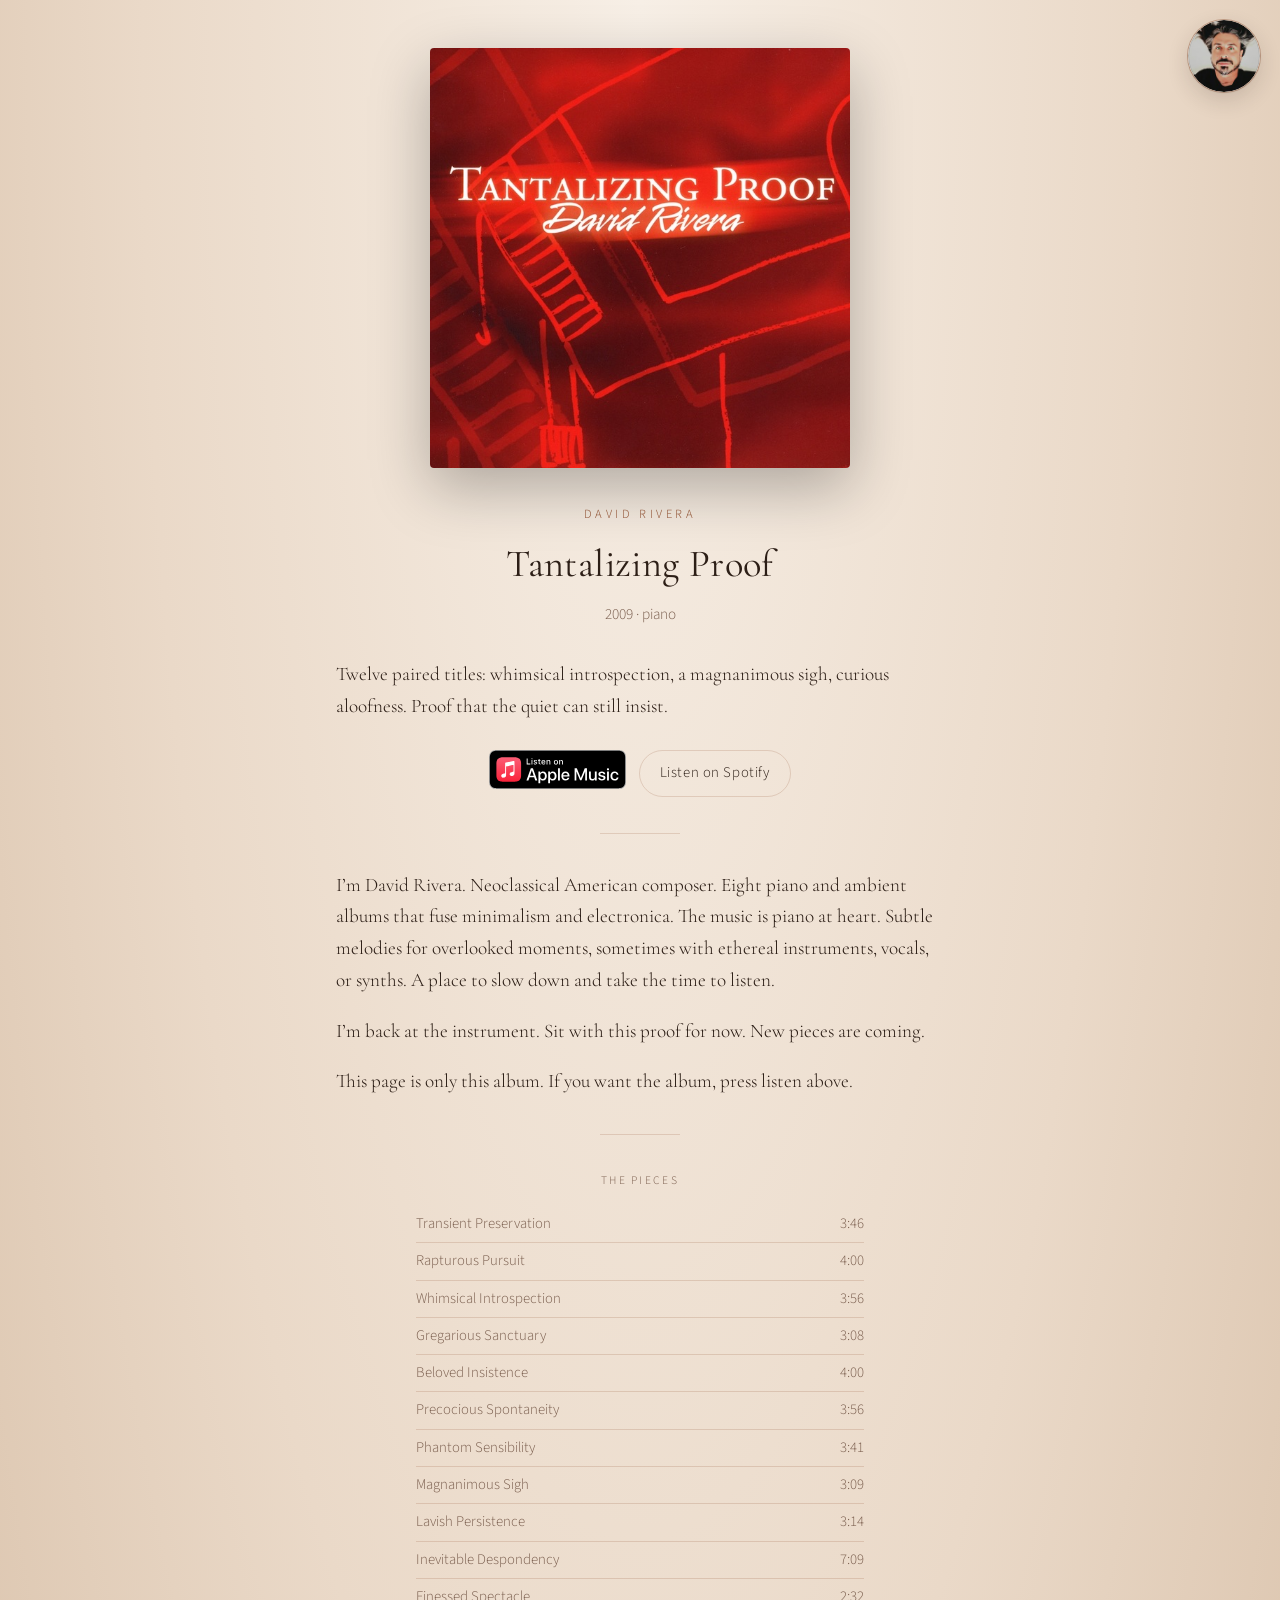
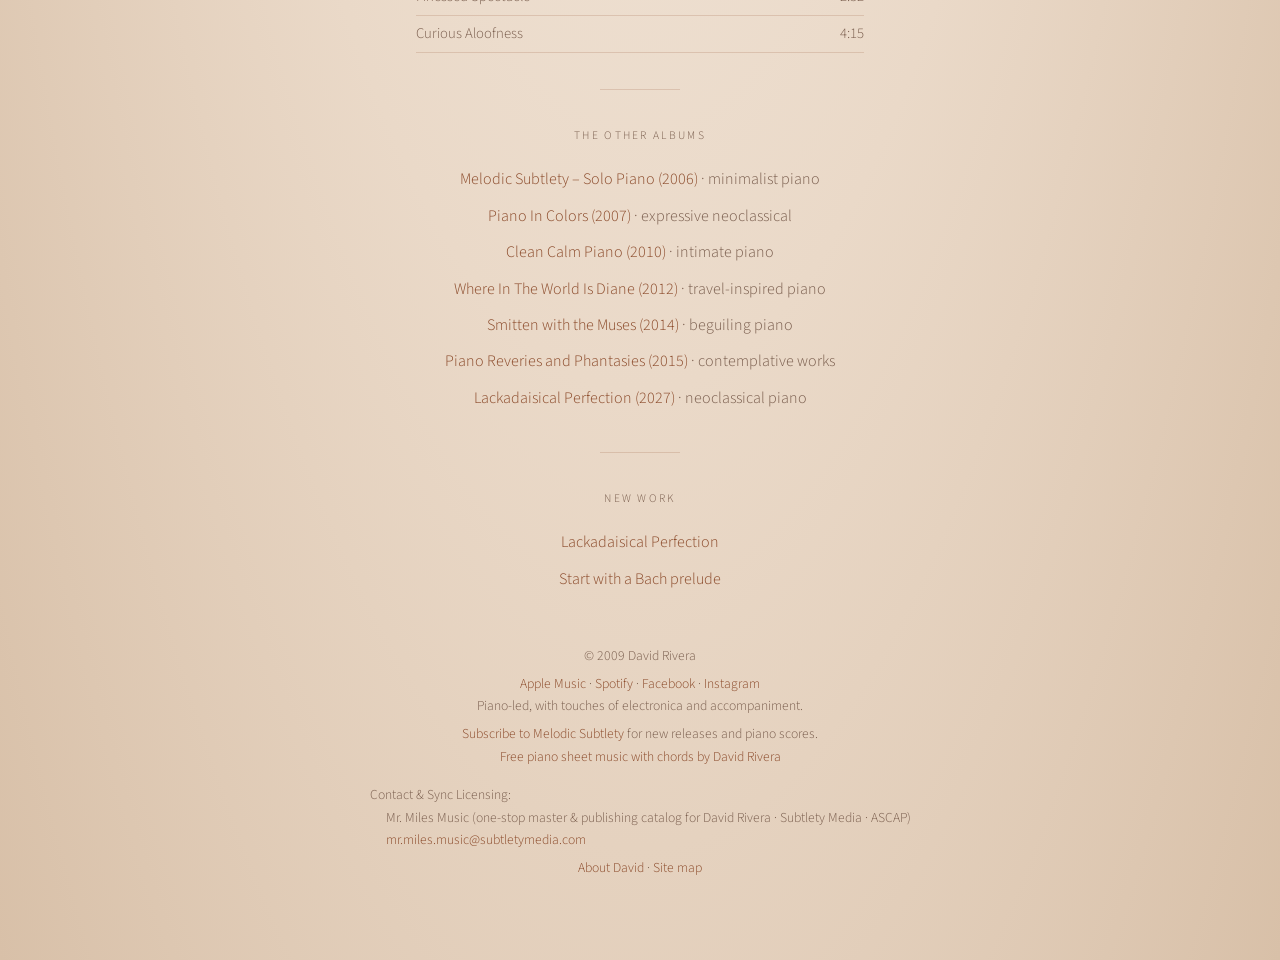
==== commit c0c5ef44: "Neoclassical American composer, eight albums, YouTube @melodicsubtlety handle, missing meta tags / n" ====
--- a/index.html
+++ b/index.html
@@ -35,8 +35,8 @@
       "@type": "Person",
       "@id": "https://lackadaisicalperfection.com/about/#david-rivera",
       "name": "David Rivera",
-      "jobTitle": "American composer",
-      "description": "David Rivera is an American composer of piano-led instrumental music. He plays and samples every instrument on his recordings himself. He is a member of ASCAP.",
+      "jobTitle": "Neoclassical American composer",
+      "description": "David Rivera is a neoclassical American composer of piano-led instrumental music. He plays and samples every instrument on his recordings himself. He is a member of ASCAP.",
       "url": "https://lackadaisicalperfection.com/about/",
       "nationality": {
         "@type": "Country",
@@ -57,7 +57,7 @@
         "https://www.facebook.com/pianoincolors",
         "https://www.instagram.com/pianodavid1492/",
         "https://www.pandora.com/artist/david-rivera/ARXtg47gfjlv3nJ",
-        "https://www.youtube.com/channel/UCDqZ1e9Ur4PHynEylN_mJDg"
+        "https://www.youtube.com/@melodicsubtlety"
       ]
     },
     {
@@ -289,7 +289,7 @@
   </div>
   <hr class="rule">
   <div class="from-david">
-    <p>I’m David Rivera. American neoclassical composer. Seven piano and ambient albums that fuse minimalism and electronica. The music is piano at heart. Subtle melodies for overlooked moments, sometimes with ethereal instruments, vocals, or synths. A place to slow down and take the time to listen.</p>
+    <p>I’m David Rivera. Neoclassical American composer. Eight piano and ambient albums that fuse minimalism and electronica. The music is piano at heart. Subtle melodies for overlooked moments, sometimes with ethereal instruments, vocals, or synths. A place to slow down and take the time to listen.</p>
     <p>I’m back at the instrument. Sit with this proof for now. New pieces are coming.</p>
     <p>This page is only this album. If you want the album, press listen above.</p>
   </div>
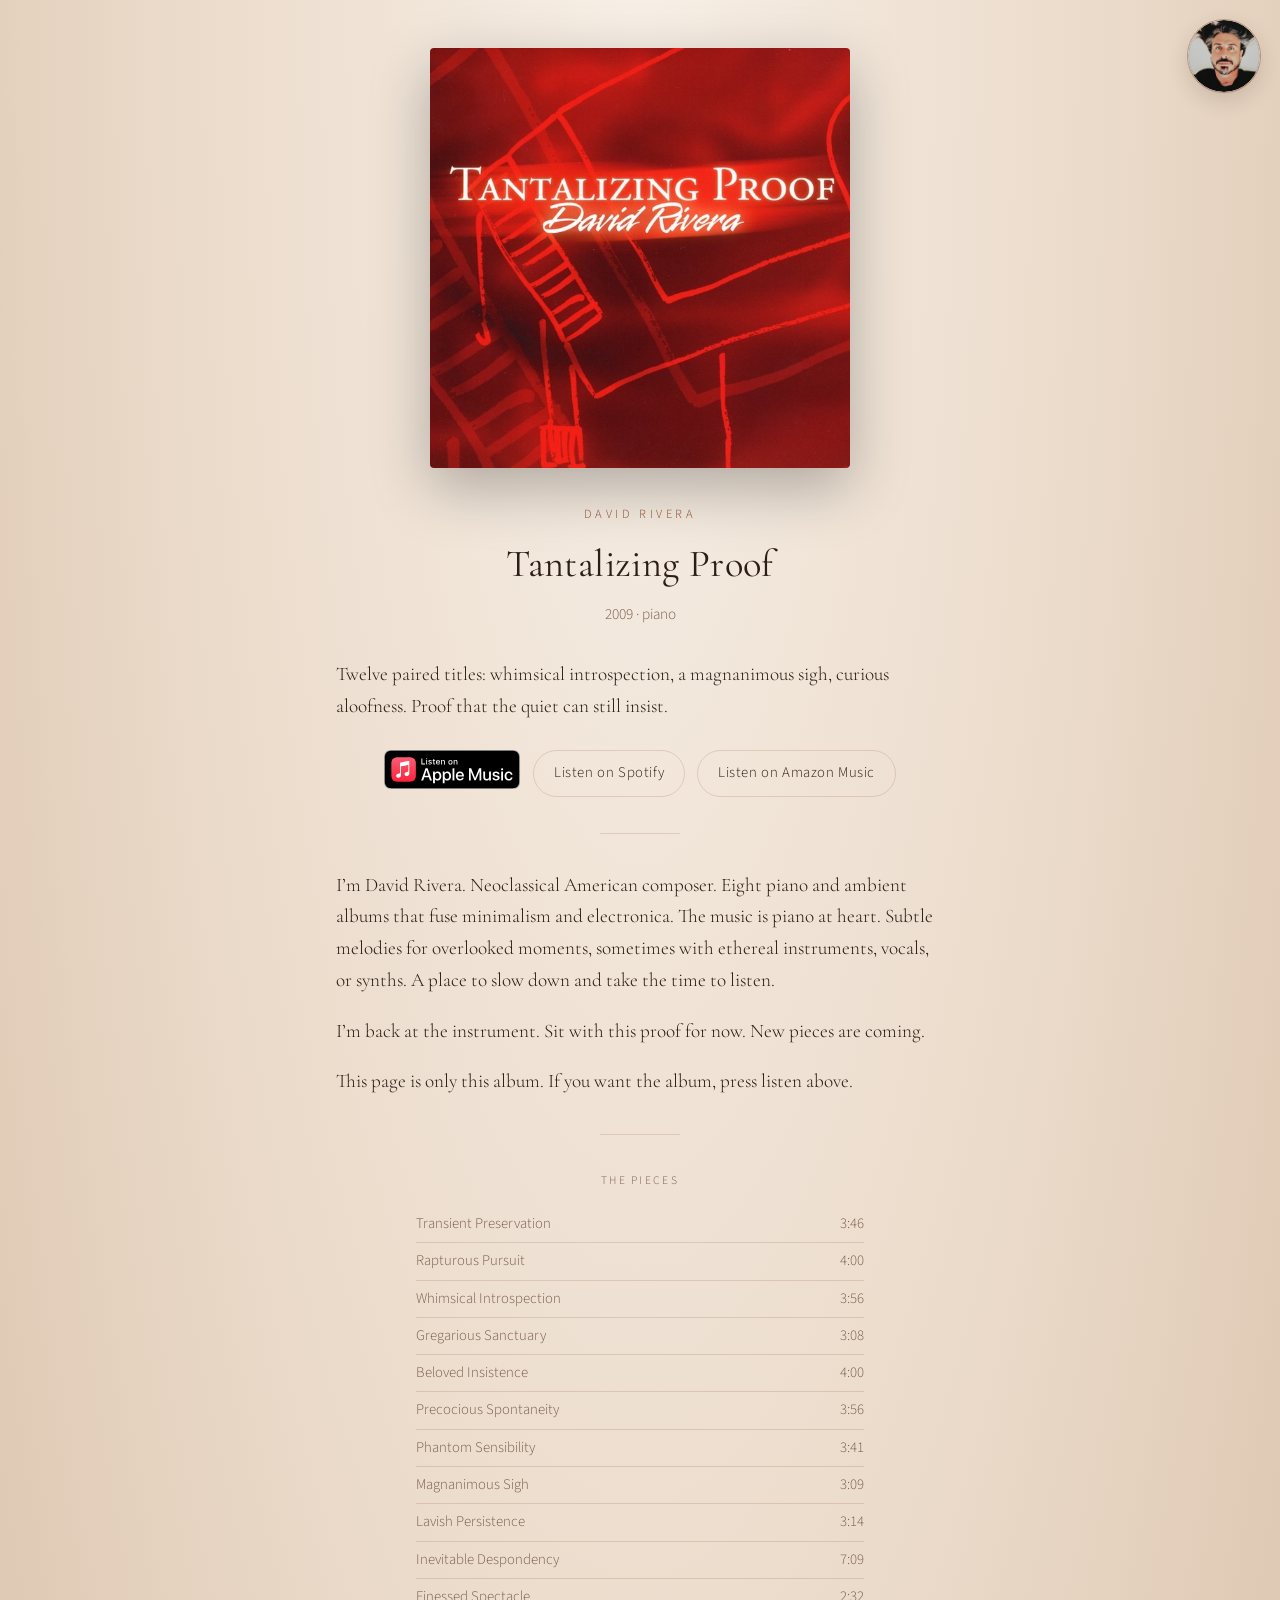
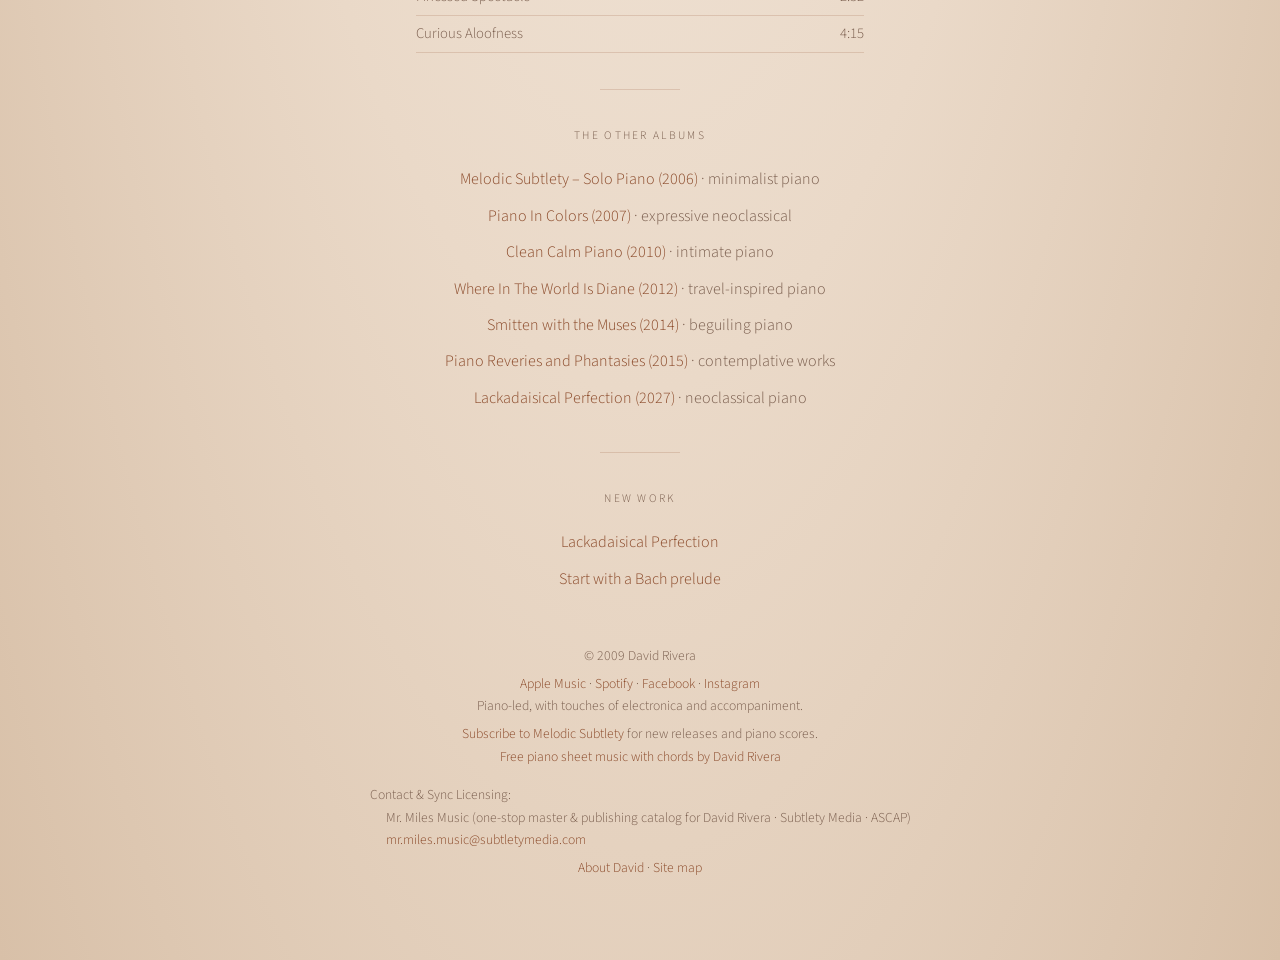
==== commit ffcc63fe: "Add Amazon Music album listen link Place Tantalizing Proof on Amazon Music beside the Spotify button" ====
--- a/index.html
+++ b/index.html
@@ -82,7 +82,8 @@
       ],
       "sameAs": [
         "https://music.apple.com/us/album/tantalizing-proof/312989854",
-        "https://open.spotify.com/album/173uC2kSkK7W2FkgS00CmB"
+        "https://open.spotify.com/album/173uC2kSkK7W2FkgS00CmB",
+        "https://music.amazon.com/albums/B00270AQC8"
       ],
       "description": "Twelve paired titles: whimsical introspection, a magnanimous sigh, curious aloofness. Proof that the quiet can still insist.",
       "recordLabel": {
@@ -286,6 +287,7 @@
   <div class="actions">
     <a class="apple-badge" href="https://music.apple.com/us/album/tantalizing-proof/312989854?ls=1" target="_blank" rel="noopener"><img src="listen-on-apple-music.svg" alt="Listen on Apple Music" height="40"></a>
     <a class="btn" href="https://open.spotify.com/album/173uC2kSkK7W2FkgS00CmB" target="_blank" rel="noopener">Listen on Spotify</a>
+    <a class="btn" href="https://music.amazon.com/albums/B00270AQC8" target="_blank" rel="noopener">Listen on Amazon Music</a>
   </div>
   <hr class="rule">
   <div class="from-david">
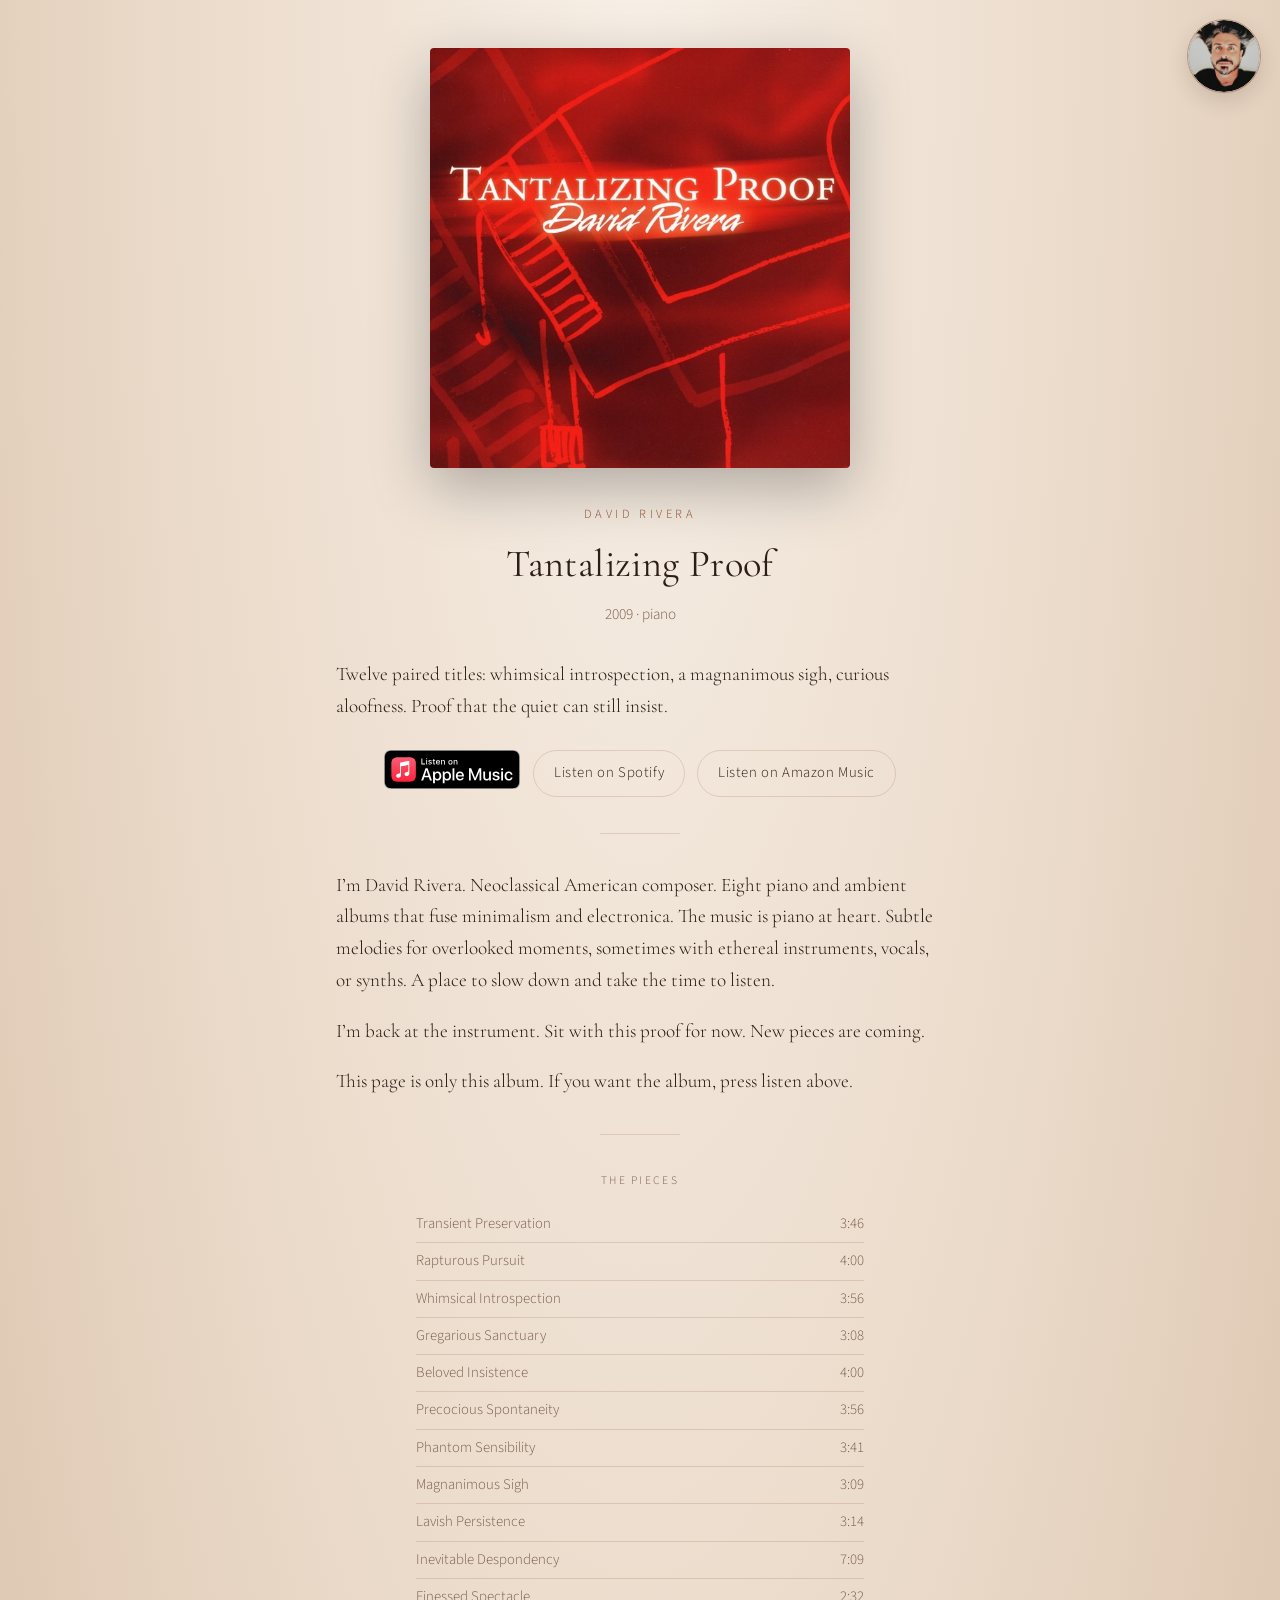
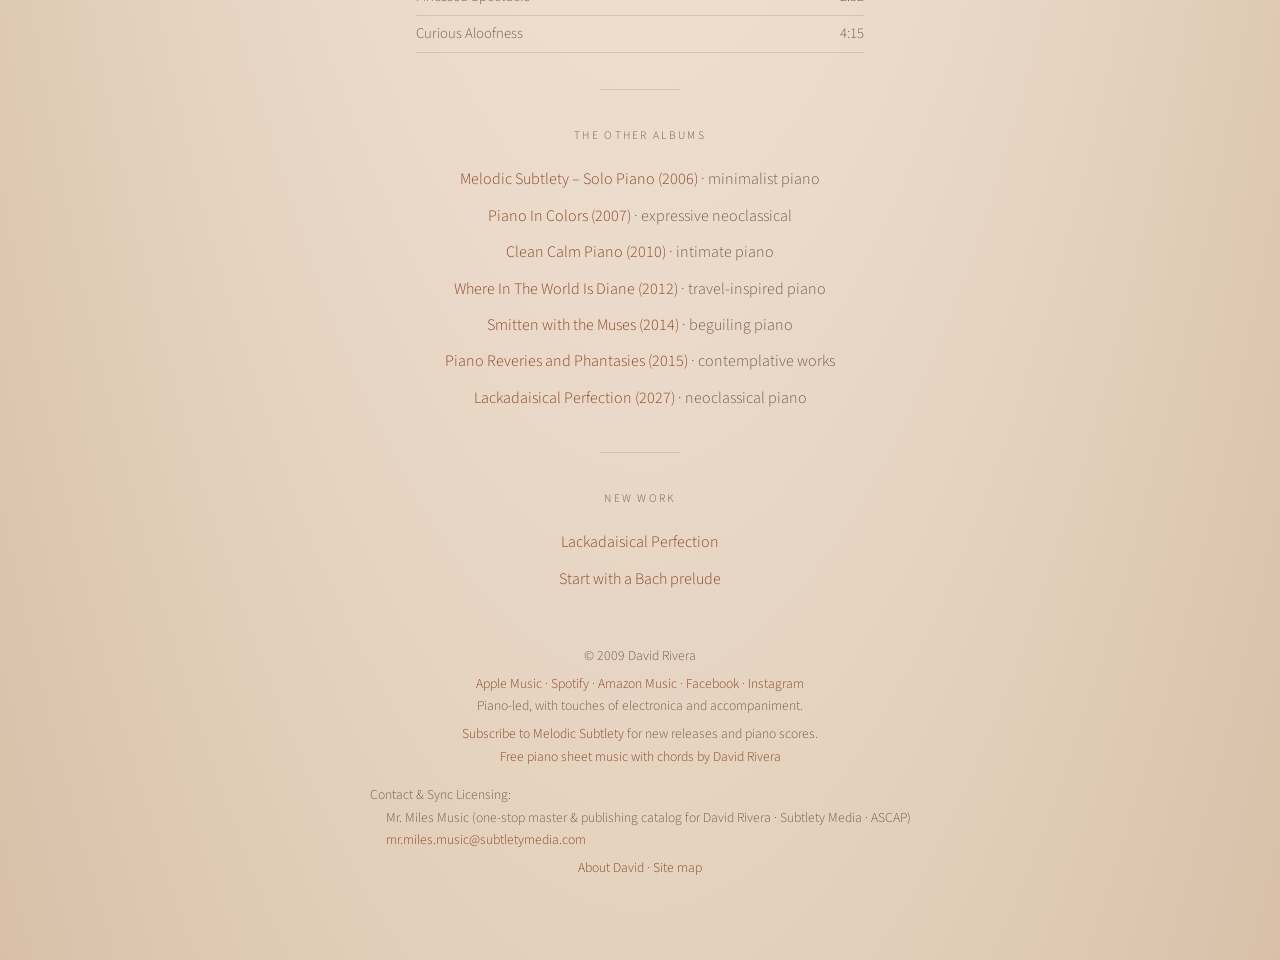
==== commit 4f178919: "Add David Rivera's Amazon Music artist page Place the artist page next to the other follow and liste" ====
--- a/index.html
+++ b/index.html
@@ -53,6 +53,7 @@
       "sameAs": [
         "https://open.spotify.com/artist/5qoC4NXvjfV3cylbXALzV3",
         "https://music.apple.com/us/artist/david-rivera/1325691064",
+        "https://music.amazon.com/artists/B0HJF4T4QZ",
         "https://x.com/melodicsubtlety",
         "https://www.facebook.com/pianoincolors",
         "https://www.instagram.com/pianodavid1492/",
@@ -338,6 +339,8 @@
       ·
       <a href="https://open.spotify.com/artist/5qoC4NXvjfV3cylbXALzV3" target="_blank" rel="noopener">Spotify</a>
       ·
+      <a href="https://music.amazon.com/artists/B0HJF4T4QZ" target="_blank" rel="noopener">Amazon Music</a>
+      ·
       <a href="https://www.facebook.com/pianoincolors" target="_blank" rel="noopener" aria-label="David and his Piano on Facebook">Facebook</a>
       ·
       <a href="https://www.instagram.com/pianodavid1492/" target="_blank" rel="noopener" aria-label="pianodavid1492 on Instagram">Instagram</a><br>
